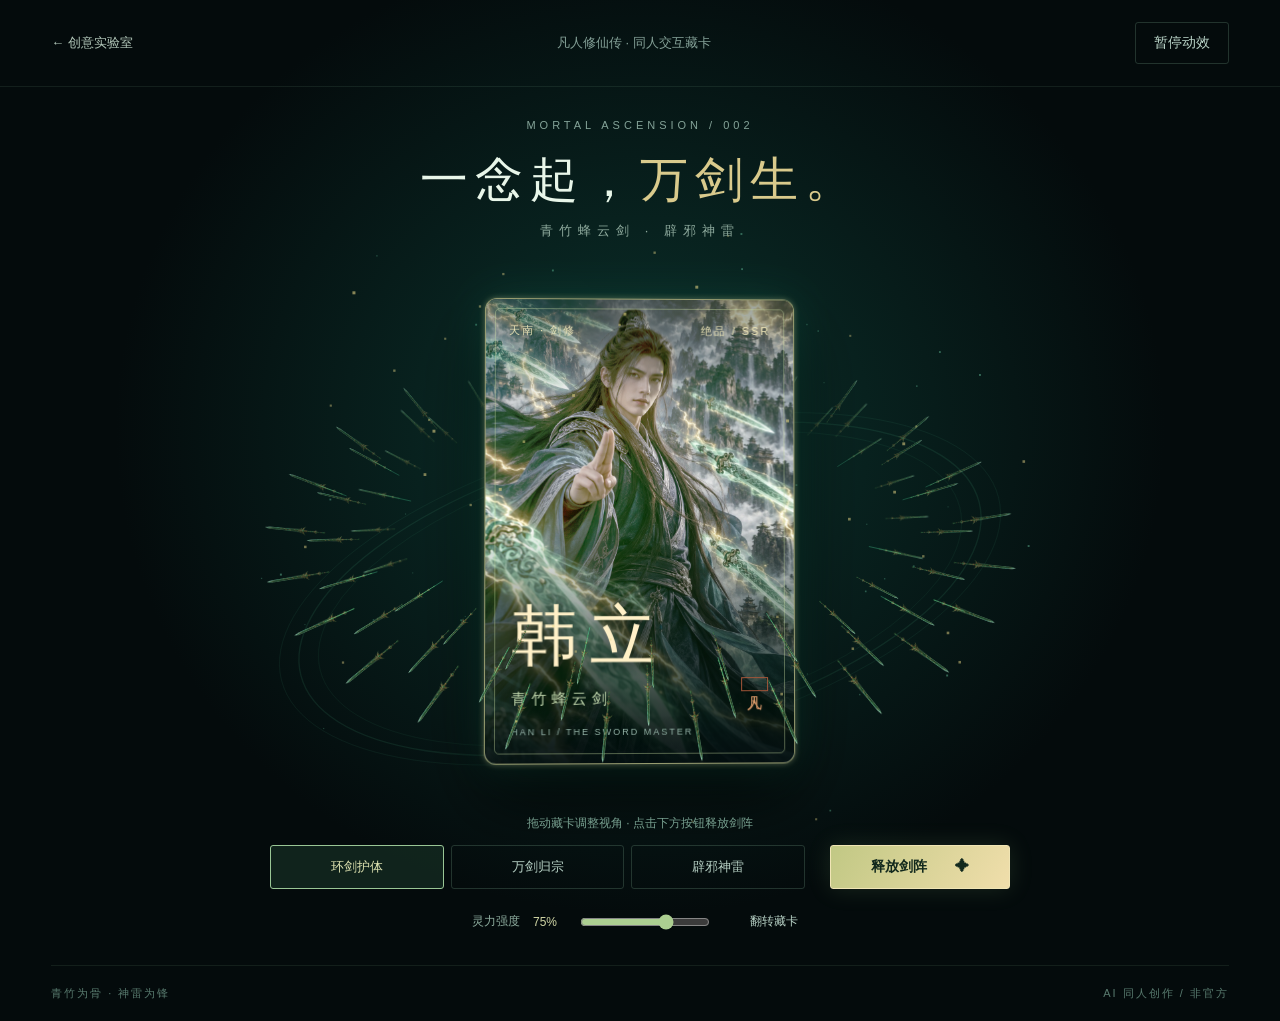
==== hanli-card/index.html @ 4a867550 "Add Han Li interactive sword formation card and gallery entry" ====
<!doctype html><html lang="zh-CN"><head><meta charset="utf-8"><meta name="viewport" content="width=device-width,initial-scale=1"><meta name="theme-color" content="#040c0c"><title>韩立 · 青竹蜂云剑阵</title><link rel="stylesheet" href="style.css"></head><body><header><a href="../">← 创意实验室</a><span>凡人修仙传 · 同人交互藏卡</span><button id="pause" aria-pressed="false">暂停动效</button></header><main><div class="heading"><span class="eyebrow">MORTAL ASCENSION / 002</span><h1>一念起，<em>万剑生。</em></h1><p>青竹蜂云剑 · 辟邪神雷</p></div><section id="stage" aria-label="韩立剑阵"><canvas id="backfx" aria-hidden="true"></canvas><div class="card-wrap"><div id="card" tabindex="0" role="button" aria-label="韩立藏卡，拖动调整视角，空格翻面"><div class="face front"><img src="hanli.webp" alt="韩立掐诀御剑，青竹蜂云剑与金色雷光环绕" draggable="false"><div class="foil"></div><div class="vignette"></div><div class="edge"></div><div class="serial"><span>天南 · 剑修</span><span>绝品 / SSR</span></div><div class="card-title"><span class="seal">凡人</span><h2>韩立</h2><p>青竹蜂云剑</p><small>HAN LI / THE SWORD MASTER</small></div></div><div class="face back"><p>凡 人 修 仙 传</p><h2>以凡人之躯<br>问长生之道</h2><div class="back-mark">剑</div><p>青竹蜂云剑<br><small>七十二剑 · 剑阵通玄</small></p></div></div></div><canvas id="frontfx" aria-hidden="true"></canvas><div id="burst-label" aria-live="polite"></div><div class="stage-note">拖动藏卡调整视角 · 点击下方按钮释放剑阵</div></section><section class="console" aria-label="剑阵控制"><div class="modes" role="group" aria-label="剑阵形态"><button class="active" data-mode="orbit" aria-pressed="true">环剑护体</button><button data-mode="storm" aria-pressed="false">万剑归宗</button><button data-mode="thunder" aria-pressed="false">辟邪神雷</button></div><button id="burst" class="burst">释放剑阵 <span>✦</span></button><div class="settings"><label for="power">灵力强度 <output id="power-value">75%</output><input id="power" type="range" min="20" max="100" value="75"></label><button id="flip">翻转藏卡</button></div></section></main><footer><span>青竹为骨 · 神雷为锋</span><span>AI 同人创作 / 非官方</span></footer><script src="app.js"></script></body></html>
---- hanli-card/style.css ----
*{box-sizing:border-box}body{margin:0;background:#040b0c;color:#e8f6e9;font-family:Arial,"Microsoft YaHei",sans-serif;background-image:radial-gradient(ellipse at 50% 42%,#0b322c 0,transparent 58%);min-height:100svh}header{display:flex;justify-content:space-between;align-items:center;padding:22px 4%;border-bottom:1px solid #a4deb319;gap:15px;position:relative;z-index:5;font-size:13px;color:#839f96}a{color:#b5cabc;text-decoration:none}button{font:14px Arial,"Microsoft YaHei",sans-serif;cursor:pointer;color:#b9d3c7;background:transparent;border:1px solid #55776560;padding:11px 18px;border-radius:3px}button:hover{background:#416b4938;color:#eeffd6}button:focus-visible,a:focus-visible,#card:focus-visible{outline:2px solid #e6d48e;outline-offset:5px}main{position:relative;max-width:1600px;margin:auto}.heading{text-align:center;position:relative;z-index:3;padding-top:28px;pointer-events:none}.eyebrow{font-size:11px;letter-spacing:4px;color:#84a398}h1{font-family:"Songti SC",SimSun,serif;font-size:clamp(30px,4vw,48px);font-weight:400;letter-spacing:7px;margin:15px 0 10px}h1 em{font-style:normal;color:#d9ca8c}.heading p{font-size:13px;letter-spacing:6px;color:#8fab9e;margin:0}#stage{height:620px;position:relative;isolation:isolate;overflow:hidden;margin-top:-20px}canvas{position:absolute;inset:0;width:100%;height:100%;pointer-events:none}#backfx{z-index:0}#frontfx{z-index:3}.card-wrap{position:absolute;inset:0;display:grid;place-items:center;perspective:1100px;z-index:2;pointer-events:none}#card{width:310px;aspect-ratio:2/3;position:relative;transform-style:preserve-3d;transform:rotateX(var(--rx,0deg)) rotateY(var(--ry,0deg));cursor:grab;touch-action:none;pointer-events:auto;--mx:50%;--my:50%}#card,#card *{-webkit-user-select:none;user-select:none;-webkit-touch-callout:none}#card:active{cursor:grabbing}.face{position:absolute;inset:0;backface-visibility:hidden;border-radius:12px;overflow:hidden;border:1px solid #d9d591ae;box-shadow:0 0 6px #eee4a455,0 0 42px #21ce9c25,0 35px 70px #000b}.front{transform:translateZ(1px);background:#0d2528}.face img{position:absolute;width:110%;height:110%;object-fit:cover;left:-5%;top:-5%;pointer-events:none;-webkit-user-drag:none;transform:translate(var(--px,0px),var(--py,0px))}.foil{position:absolute;inset:0;background:linear-gradient(115deg,transparent 10%,#2ce8c740 30%,#f6e5a565 44%,#a6ff8e40 51%,transparent 65%);background-size:250% 200%;background-position:var(--mx) var(--my);mix-blend-mode:color-dodge;opacity:.7}.vignette{position:absolute;inset:0;background:linear-gradient(#01110b65,transparent 24%,transparent 49%,#01140dcc 87%,#020d0ef5)}.edge{position:absolute;inset:9px;border:1px solid #c9dfa365;border-radius:5px}.serial{position:absolute;top:24px;left:23px;right:23px;display:flex;justify-content:space-between;font-size:11px;letter-spacing:2px;color:#eee6b8}.card-title{position:absolute;bottom:24px;left:26px;right:26px;text-shadow:0 2px 15px #00100c}.card-title h2{font-family:"STKaiti",KaiTi,serif;letter-spacing:12px;font-size:66px;font-weight:400;margin:0;color:#fff0c7}.card-title p{font-size:15px;letter-spacing:5px;margin:8px 0 12px;color:#c7ddb2}.card-title small{font-size:9px;letter-spacing:2px;color:#95b4a8}.seal{position:absolute;right:0;bottom:47px;writing-mode:vertical-rl;border:1px solid #a45639;color:#d99969;font:15px KaiTi,serif;padding:6px 3px}.back{transform:rotateY(180deg) translateZ(1px);background:radial-gradient(ellipse,#174d39,#071612 75%);text-align:center;display:flex;align-items:center;justify-content:space-between;flex-direction:column;padding:30px 18px;color:#d4cd9b}.back h2{font:30px/1.8 KaiTi,serif;font-weight:400;letter-spacing:4px;margin:0}.back p{font-size:13px;line-height:2;letter-spacing:3px}.back small{font-size:11px}.back-mark{font:80px KaiTi,serif;color:#7fbf98;text-shadow:0 0 35px #aaf3bd66}.stage-note{position:absolute;bottom:8px;left:0;right:0;text-align:center;font-size:12px;color:#769e8e;z-index:4}#burst-label{position:absolute;top:40%;left:0;right:0;text-align:center;font:42px KaiTi,serif;letter-spacing:12px;color:#f2ebc4;text-shadow:0 0 25px #34e0a0;z-index:4;pointer-events:none;opacity:0;transition:opacity .35s}.console{position:relative;z-index:5;max-width:780px;margin:5px auto 30px;padding:0 20px;display:grid;grid-template-columns:1fr auto;gap:19px 25px}.modes{display:flex;gap:7px;align-items:center}.modes button{flex:1;white-space:nowrap;font-size:13px;padding:12px}.modes .active{border-color:#99c695;color:#e1e5b3;background:#24493566}.burst{background:linear-gradient(120deg,#c1c884,#f0deab);color:#12291d;font-weight:700;border:1px solid #f0e5b5;min-width:180px;box-shadow:0 0 25px #b6ec9820}.burst:hover{background:#e4e3ac;color:#142617}.burst span{margin-left:25px}.burst:disabled{opacity:.6;cursor:wait}.settings{grid-column:1/-1;display:flex;align-items:center;gap:28px;justify-content:center}.settings label{display:flex;gap:13px;align-items:center;font-size:12px;color:#8ead9f}.settings output{color:#d0d5a5;min-width:32px}.settings input{width:130px;accent-color:#accf91}.settings button{border:none;font-size:12px;padding:5px 10px}footer{border-top:1px solid #94d4a019;margin:0 4%;padding:20px 0;display:flex;justify-content:space-between;font-size:11px;letter-spacing:2px;color:#587a6e}@media(min-width:1400px){#stage{height:670px}#card{width:340px}}@media(max-width:620px){header{padding:15px 5%;font-size:11px}header span{display:none}header button{font-size:12px;padding:8px 11px}.heading{padding-top:25px}h1{font-size:31px;letter-spacing:3px}.heading p{font-size:11px;letter-spacing:4px}.eyebrow{font-size:9px}#stage{height:530px;margin-top:0}#card{width:260px}.card-title h2{font-size:54px}.console{grid-template-columns:1fr;gap:14px;margin-top:10px}.burst{width:100%;padding:14px}.settings{gap:10px;flex-wrap:wrap}.settings input{width:100px}.stage-note{font-size:10px}footer{font-size:9px;letter-spacing:1px}#burst-label{font-size:30px;letter-spacing:6px}}
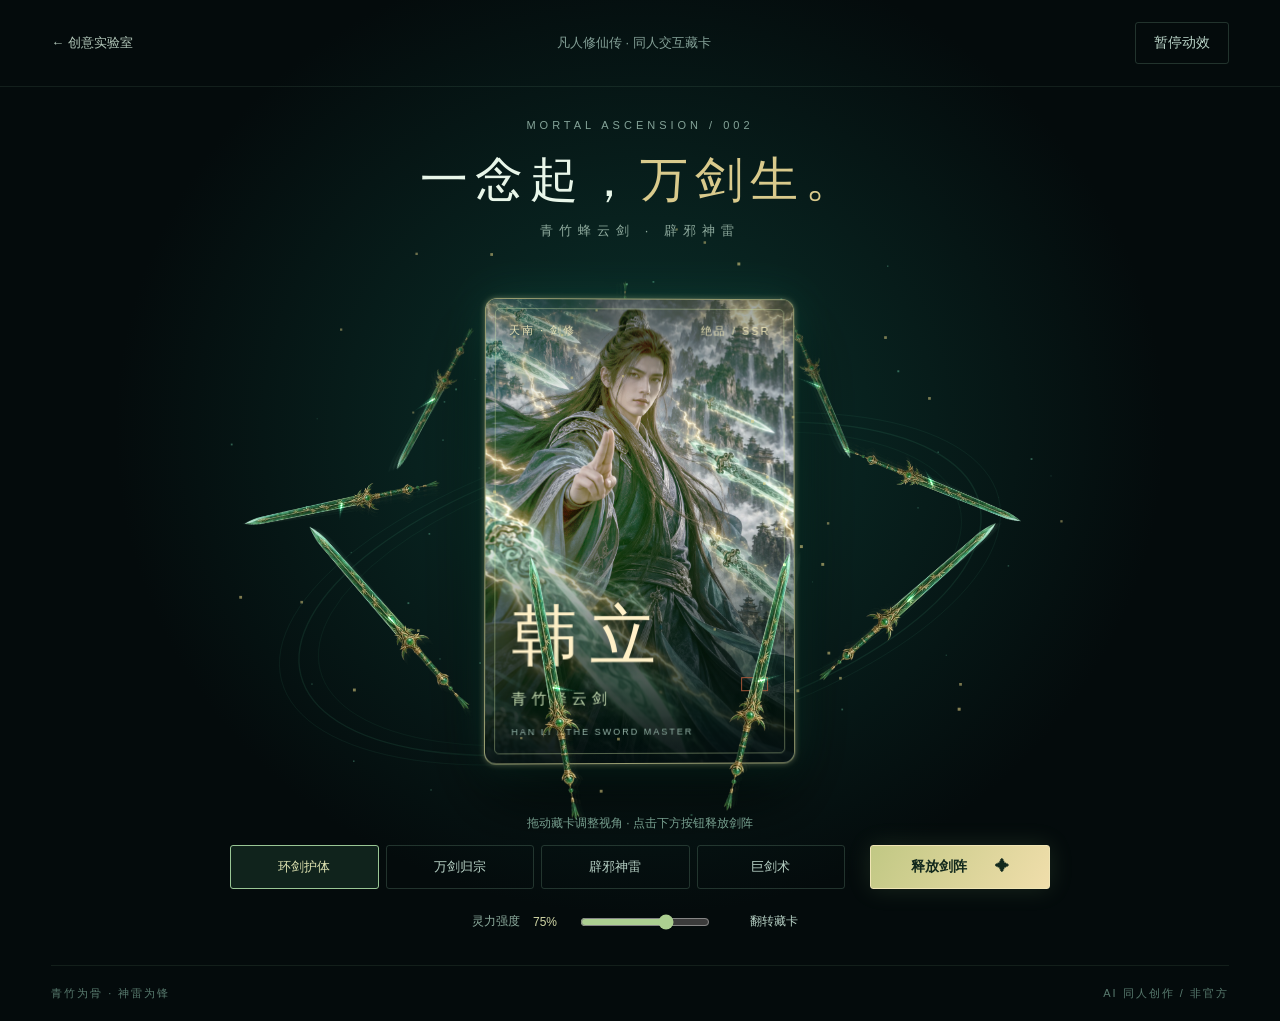
==== commit c2fa6e99: "Add giant sword technique: index.html" ====
--- a/hanli-card/index.html
+++ b/hanli-card/index.html
@@ -1 +1 @@
-<!doctype html><html lang="zh-CN"><head><meta charset="utf-8"><meta name="viewport" content="width=device-width,initial-scale=1"><meta name="theme-color" content="#040c0c"><title>韩立 · 青竹蜂云剑阵</title><link rel="stylesheet" href="style.css"></head><body><header><a href="../">← 创意实验室</a><span>凡人修仙传 · 同人交互藏卡</span><button id="pause" aria-pressed="false">暂停动效</button></header><main><div class="heading"><span class="eyebrow">MORTAL ASCENSION / 002</span><h1>一念起，<em>万剑生。</em></h1><p>青竹蜂云剑 · 辟邪神雷</p></div><section id="stage" aria-label="韩立剑阵"><canvas id="backfx" aria-hidden="true"></canvas><div class="card-wrap"><div id="card" tabindex="0" role="button" aria-label="韩立藏卡，拖动调整视角，空格翻面"><div class="face front"><img src="hanli.webp" alt="韩立掐诀御剑，青竹蜂云剑与金色雷光环绕" draggable="false"><div class="foil"></div><div class="vignette"></div><div class="edge"></div><div class="serial"><span>天南 · 剑修</span><span>绝品 / SSR</span></div><div class="card-title"><span class="seal">凡人</span><h2>韩立</h2><p>青竹蜂云剑</p><small>HAN LI / THE SWORD MASTER</small></div></div><div class="face back"><p>凡 人 修 仙 传</p><h2>以凡人之躯<br>问长生之道</h2><div class="back-mark">剑</div><p>青竹蜂云剑<br><small>七十二剑 · 剑阵通玄</small></p></div></div></div><canvas id="frontfx" aria-hidden="true"></canvas><div id="burst-label" aria-live="polite"></div><div class="stage-note">拖动藏卡调整视角 · 点击下方按钮释放剑阵</div></section><section class="console" aria-label="剑阵控制"><div class="modes" role="group" aria-label="剑阵形态"><button class="active" data-mode="orbit" aria-pressed="true">环剑护体</button><button data-mode="storm" aria-pressed="false">万剑归宗</button><button data-mode="thunder" aria-pressed="false">辟邪神雷</button></div><button id="burst" class="burst">释放剑阵 <span>✦</span></button><div class="settings"><label for="power">灵力强度 <output id="power-value">75%</output><input id="power" type="range" min="20" max="100" value="75"></label><button id="flip">翻转藏卡</button></div></section></main><footer><span>青竹为骨 · 神雷为锋</span><span>AI 同人创作 / 非官方</span></footer><script src="app.js"></script></body></html>
+<!doctype html><html lang="zh-CN"><head><meta charset="utf-8"><meta name="viewport" content="width=device-width,initial-scale=1"><meta name="theme-color" content="#040c0c"><title>韩立 · 青竹蜂云剑阵</title><link rel="stylesheet" href="style.css?v=giant-1"></head><body><header><a href="../">← 创意实验室</a><span>凡人修仙传 · 同人交互藏卡</span><button id="pause" aria-pressed="false">暂停动效</button></header><main><div class="heading"><span class="eyebrow">MORTAL ASCENSION / 002</span><h1>一念起，<em>万剑生。</em></h1><p>青竹蜂云剑 · 辟邪神雷</p></div><section id="stage" aria-label="韩立剑阵"><canvas id="backfx" aria-hidden="true"></canvas><div class="card-wrap"><div id="card" tabindex="0" role="button" aria-label="韩立藏卡，拖动调整视角，空格翻面"><div class="face front"><img src="hanli.webp" alt="韩立掐诀御剑，青竹蜂云剑与金色雷光环绕" draggable="false"><div class="foil"></div><div class="vignette"></div><div class="edge"></div><div class="serial"><span>天南 · 剑修</span><span>绝品 / SSR</span></div><div class="card-title"><span class="seal">凡人</span><h2>韩立</h2><p>青竹蜂云剑</p><small>HAN LI / THE SWORD MASTER</small></div></div><div class="face back"><p>凡 人 修 仙 传</p><h2>以凡人之躯<br>问长生之道</h2><div class="back-mark">剑</div><p>青竹蜂云剑<br><small>七十二剑 · 剑阵通玄</small></p></div></div></div><canvas id="frontfx" aria-hidden="true"></canvas><div id="burst-label" aria-live="polite"></div><div class="stage-note">拖动藏卡调整视角 · 点击下方按钮释放剑阵</div></section><section class="console" aria-label="剑阵控制"><div class="modes" role="group" aria-label="剑阵形态"><button class="active" data-mode="orbit" aria-pressed="true">环剑护体</button><button data-mode="storm" aria-pressed="false">万剑归宗</button><button data-mode="thunder" aria-pressed="false">辟邪神雷</button><button data-mode="giant" aria-pressed="false">巨剑术</button></div><button id="burst" class="burst">释放剑阵 <span>✦</span></button><div class="settings"><label for="power">灵力强度 <output id="power-value">75%</output><input id="power" type="range" min="20" max="100" value="75"></label><button id="flip">翻转藏卡</button></div></section></main><footer><span>青竹为骨 · 神雷为锋</span><span>AI 同人创作 / 非官方</span></footer><script src="app.js?v=giant-1"></script></body></html>
--- a/hanli-card/style.css
+++ b/hanli-card/style.css
@@ -1 +1,3 @@
 *{box-sizing:border-box}body{margin:0;background:#040b0c;color:#e8f6e9;font-family:Arial,"Microsoft YaHei",sans-serif;background-image:radial-gradient(ellipse at 50% 42%,#0b322c 0,transparent 58%);min-height:100svh}header{display:flex;justify-content:space-between;align-items:center;padding:22px 4%;border-bottom:1px solid #a4deb319;gap:15px;position:relative;z-index:5;font-size:13px;color:#839f96}a{color:#b5cabc;text-decoration:none}button{font:14px Arial,"Microsoft YaHei",sans-serif;cursor:pointer;color:#b9d3c7;background:transparent;border:1px solid #55776560;padding:11px 18px;border-radius:3px}button:hover{background:#416b4938;color:#eeffd6}button:focus-visible,a:focus-visible,#card:focus-visible{outline:2px solid #e6d48e;outline-offset:5px}main{position:relative;max-width:1600px;margin:auto}.heading{text-align:center;position:relative;z-index:3;padding-top:28px;pointer-events:none}.eyebrow{font-size:11px;letter-spacing:4px;color:#84a398}h1{font-family:"Songti SC",SimSun,serif;font-size:clamp(30px,4vw,48px);font-weight:400;letter-spacing:7px;margin:15px 0 10px}h1 em{font-style:normal;color:#d9ca8c}.heading p{font-size:13px;letter-spacing:6px;color:#8fab9e;margin:0}#stage{height:620px;position:relative;isolation:isolate;overflow:hidden;margin-top:-20px}canvas{position:absolute;inset:0;width:100%;height:100%;pointer-events:none}#backfx{z-index:0}#frontfx{z-index:3}.card-wrap{position:absolute;inset:0;display:grid;place-items:center;perspective:1100px;z-index:2;pointer-events:none}#card{width:310px;aspect-ratio:2/3;position:relative;transform-style:preserve-3d;transform:rotateX(var(--rx,0deg)) rotateY(var(--ry,0deg));cursor:grab;touch-action:none;pointer-events:auto;--mx:50%;--my:50%}#card,#card *{-webkit-user-select:none;user-select:none;-webkit-touch-callout:none}#card:active{cursor:grabbing}.face{position:absolute;inset:0;backface-visibility:hidden;border-radius:12px;overflow:hidden;border:1px solid #d9d591ae;box-shadow:0 0 6px #eee4a455,0 0 42px #21ce9c25,0 35px 70px #000b}.front{transform:translateZ(1px);background:#0d2528}.face img{position:absolute;width:110%;height:110%;object-fit:cover;left:-5%;top:-5%;pointer-events:none;-webkit-user-drag:none;transform:translate(var(--px,0px),var(--py,0px))}.foil{position:absolute;inset:0;background:linear-gradient(115deg,transparent 10%,#2ce8c740 30%,#f6e5a565 44%,#a6ff8e40 51%,transparent 65%);background-size:250% 200%;background-position:var(--mx) var(--my);mix-blend-mode:color-dodge;opacity:.7}.vignette{position:absolute;inset:0;background:linear-gradient(#01110b65,transparent 24%,transparent 49%,#01140dcc 87%,#020d0ef5)}.edge{position:absolute;inset:9px;border:1px solid #c9dfa365;border-radius:5px}.serial{position:absolute;top:24px;left:23px;right:23px;display:flex;justify-content:space-between;font-size:11px;letter-spacing:2px;color:#eee6b8}.card-title{position:absolute;bottom:24px;left:26px;right:26px;text-shadow:0 2px 15px #00100c}.card-title h2{font-family:"STKaiti",KaiTi,serif;letter-spacing:12px;font-size:66px;font-weight:400;margin:0;color:#fff0c7}.card-title p{font-size:15px;letter-spacing:5px;margin:8px 0 12px;color:#c7ddb2}.card-title small{font-size:9px;letter-spacing:2px;color:#95b4a8}.seal{position:absolute;right:0;bottom:47px;writing-mode:vertical-rl;border:1px solid #a45639;color:#d99969;font:15px KaiTi,serif;padding:6px 3px}.back{transform:rotateY(180deg) translateZ(1px);background:radial-gradient(ellipse,#174d39,#071612 75%);text-align:center;display:flex;align-items:center;justify-content:space-between;flex-direction:column;padding:30px 18px;color:#d4cd9b}.back h2{font:30px/1.8 KaiTi,serif;font-weight:400;letter-spacing:4px;margin:0}.back p{font-size:13px;line-height:2;letter-spacing:3px}.back small{font-size:11px}.back-mark{font:80px KaiTi,serif;color:#7fbf98;text-shadow:0 0 35px #aaf3bd66}.stage-note{position:absolute;bottom:8px;left:0;right:0;text-align:center;font-size:12px;color:#769e8e;z-index:4}#burst-label{position:absolute;top:40%;left:0;right:0;text-align:center;font:42px KaiTi,serif;letter-spacing:12px;color:#f2ebc4;text-shadow:0 0 25px #34e0a0;z-index:4;pointer-events:none;opacity:0;transition:opacity .35s}.console{position:relative;z-index:5;max-width:780px;margin:5px auto 30px;padding:0 20px;display:grid;grid-template-columns:1fr auto;gap:19px 25px}.modes{display:flex;gap:7px;align-items:center}.modes button{flex:1;white-space:nowrap;font-size:13px;padding:12px}.modes .active{border-color:#99c695;color:#e1e5b3;background:#24493566}.burst{background:linear-gradient(120deg,#c1c884,#f0deab);color:#12291d;font-weight:700;border:1px solid #f0e5b5;min-width:180px;box-shadow:0 0 25px #b6ec9820}.burst:hover{background:#e4e3ac;color:#142617}.burst span{margin-left:25px}.burst:disabled{opacity:.6;cursor:wait}.settings{grid-column:1/-1;display:flex;align-items:center;gap:28px;justify-content:center}.settings label{display:flex;gap:13px;align-items:center;font-size:12px;color:#8ead9f}.settings output{color:#d0d5a5;min-width:32px}.settings input{width:130px;accent-color:#accf91}.settings button{border:none;font-size:12px;padding:5px 10px}footer{border-top:1px solid #94d4a019;margin:0 4%;padding:20px 0;display:flex;justify-content:space-between;font-size:11px;letter-spacing:2px;color:#587a6e}@media(min-width:1400px){#stage{height:670px}#card{width:340px}}@media(max-width:620px){header{padding:15px 5%;font-size:11px}header span{display:none}header button{font-size:12px;padding:8px 11px}.heading{padding-top:25px}h1{font-size:31px;letter-spacing:3px}.heading p{font-size:11px;letter-spacing:4px}.eyebrow{font-size:9px}#stage{height:530px;margin-top:0}#card{width:260px}.card-title h2{font-size:54px}.console{grid-template-columns:1fr;gap:14px;margin-top:10px}.burst{width:100%;padding:14px}.settings{gap:10px;flex-wrap:wrap}.settings input{width:100px}.stage-note{font-size:10px}footer{font-size:9px;letter-spacing:1px}#burst-label{font-size:30px;letter-spacing:6px}}
+
+.modes{display:grid;grid-template-columns:repeat(4,minmax(0,1fr));}.console{max-width:860px}@media(max-width:760px){.console{grid-template-columns:1fr}.modes{grid-template-columns:repeat(2,minmax(0,1fr))}}
